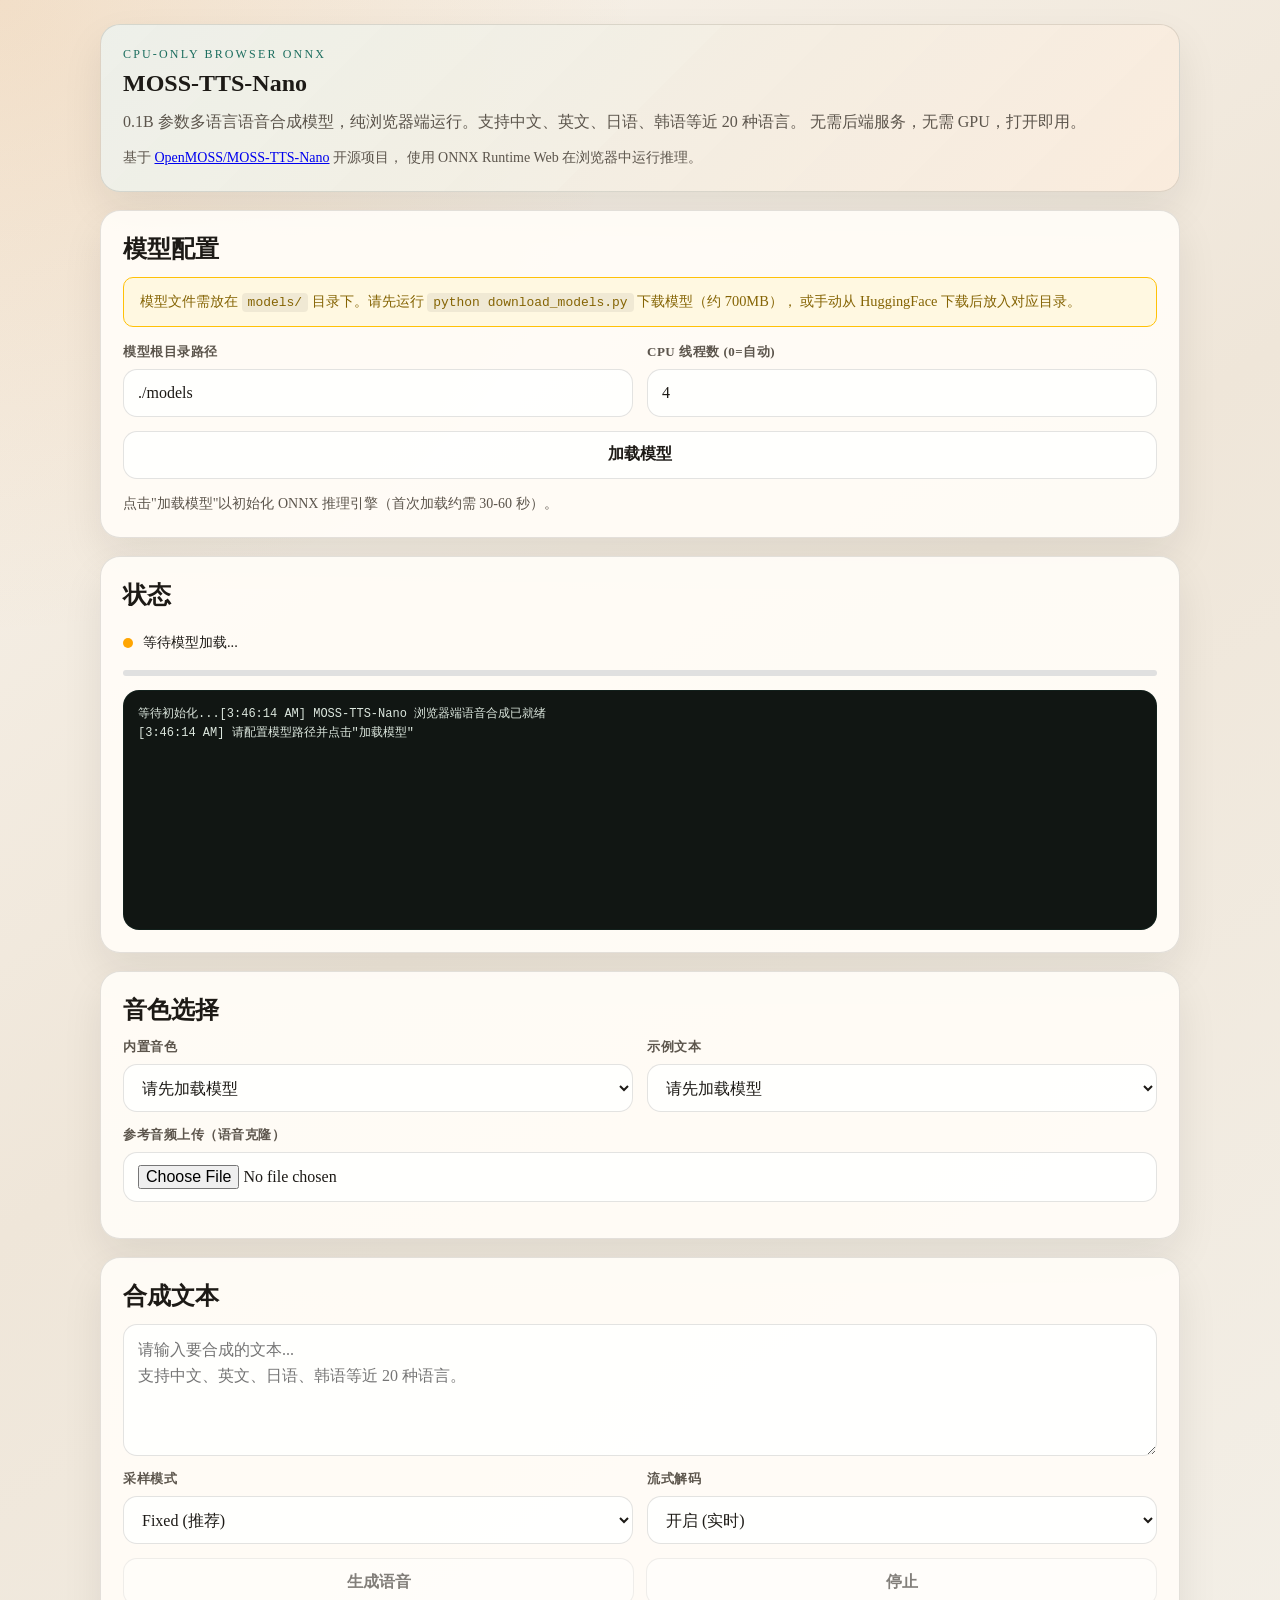
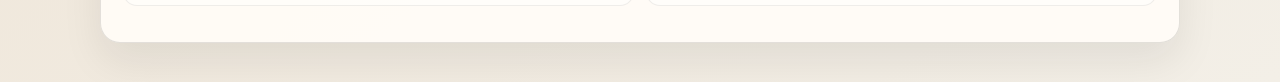
==== moss-tts-nano-web/index.html @ fb737bfc "feat: Deploy MOSS-TTS-Nano to GitHub Pages Co-authored-by: traeagent <traeagent@users.noreply.github" ====
<!DOCTYPE html>
<html lang="zh-CN">
<head>
  <meta charset="UTF-8">
  <meta name="viewport" content="width=device-width, initial-scale=1.0">
  <title>MOSS-TTS-Nano - 浏览器端语音合成</title>
  <link rel="stylesheet" href="css/style.css">
  <style>
    /* Additional styles for the standalone web app */
    .status-bar {
      display: flex;
      align-items: center;
      gap: 10px;
      padding: 10px 0;
      font-size: 0.9em;
    }
    .status-dot {
      width: 10px; height: 10px;
      border-radius: 50%;
      background: #ccc;
      flex-shrink: 0;
    }
    .status-dot.ready { background: #2ed573; }
    .status-dot.loading { background: #ffa502; animation: pulse 1s infinite; }
    .status-dot.error { background: #ff4757; }
    .status-dot.generating { background: #667eea; animation: pulse 0.5s infinite; }
    @keyframes pulse {
      0%, 100% { opacity: 1; }
      50% { opacity: 0.4; }
    }
    .progress-bar {
      width: 100%; height: 6px;
      background: #e0e0e0;
      border-radius: 3px;
      overflow: hidden;
      margin: 8px 0;
    }
    .progress-fill {
      height: 100%;
      background: linear-gradient(135deg, #1c6e5f, #d68229);
      border-radius: 3px;
      transition: width 0.3s;
      width: 0%;
    }
    .model-hint {
      background: #fff8e1;
      border: 1px solid #ffc107;
      border-radius: 10px;
      padding: 12px 16px;
      font-size: 0.9em;
      color: #856404;
      margin-bottom: 16px;
      line-height: 1.6;
    }
    .model-hint code {
      background: rgba(0,0,0,0.06);
      padding: 2px 6px;
      border-radius: 4px;
      font-size: 0.9em;
    }
    #audio-panel audio {
      width: 100%;
      margin-top: 8px;
    }
  </style>
</head>
<body>
  <main class="layout">
    <!-- Hero -->
    <section class="panel hero">
      <p class="eyebrow">CPU-only Browser ONNX</p>
      <h1>MOSS-TTS-Nano</h1>
      <p class="lead">
        0.1B 参数多语言语音合成模型，纯浏览器端运行。支持中文、英文、日语、韩语等近 20 种语言。
        无需后端服务，无需 GPU，打开即用。
      </p>
      <p class="meta">
        基于 <a href="https://github.com/OpenMOSS/MOSS-TTS-Nano" target="_blank">OpenMOSS/MOSS-TTS-Nano</a> 开源项目，
        使用 ONNX Runtime Web 在浏览器中运行推理。
      </p>
    </section>

    <!-- Model Setup -->
    <section class="panel">
      <h2>模型配置</h2>
      <div class="model-hint">
        模型文件需放在 <code>models/</code> 目录下。请先运行 <code>python download_models.py</code> 下载模型（约 700MB），
        或手动从 HuggingFace 下载后放入对应目录。
      </div>
      <div class="grid two-up">
        <label class="field">
          <span>模型根目录路径</span>
          <input id="model-path" type="text" value="./models" placeholder="./models">
        </label>
        <label class="field">
          <span>CPU 线程数 (0=自动)</span>
          <input id="cpu-threads" type="number" min="0" max="16" value="4" step="1">
        </label>
      </div>
      <div class="actions">
        <button id="btn-load-model" type="button" disabled>加载模型</button>
      </div>
      <p class="meta">点击"加载模型"以初始化 ONNX 推理引擎（首次加载约需 30-60 秒）。</p>
    </section>

    <!-- Status -->
    <section class="panel">
      <h2>状态</h2>
      <div class="status-bar">
        <div id="status-dot" class="status-dot"></div>
        <span id="status-text">等待模型加载...</span>
      </div>
      <div class="progress-bar"><div id="progress-fill" class="progress-fill"></div></div>
      <pre id="log-output" class="log-output">等待初始化...</pre>
    </section>

    <!-- Voice Selection -->
    <section class="panel">
      <h2>音色选择</h2>
      <div class="grid two-up">
        <label class="field">
          <span>内置音色</span>
          <select id="voice-select">
            <option value="">请先加载模型</option>
          </select>
        </label>
        <label class="field">
          <span>示例文本</span>
          <select id="sample-select">
            <option value="">请先加载模型</option>
          </select>
        </label>
      </div>
      <label class="field">
        <span>参考音频上传（语音克隆）</span>
        <input id="voice-file" type="file" accept=".wav,.mp3,.flac,.ogg,.m4a,audio/*">
      </label>
    </section>

    <!-- Text Input -->
    <section class="panel">
      <h2>合成文本</h2>
      <label class="field">
        <textarea id="tts-text" rows="4" placeholder="请输入要合成的文本...&#10;支持中文、英文、日语、韩语等近 20 种语言。"></textarea>
      </label>
      <div class="grid two-up">
        <label class="field">
          <span>采样模式</span>
          <select id="sample-mode">
            <option value="fixed">Fixed (推荐)</option>
            <option value="full">Full</option>
          </select>
        </label>
        <label class="field">
          <span>流式解码</span>
          <select id="streaming">
            <option value="true">开启 (实时)</option>
            <option value="false">关闭 (完整)</option>
          </select>
        </label>
      </div>
      <div class="actions">
        <button id="btn-generate" type="button" disabled>生成语音</button>
        <button id="btn-stop" type="button" disabled>停止</button>
      </div>
    </section>

    <!-- Audio Player -->
    <section class="panel" id="audio-panel" style="display:none;">
      <h2>音频播放</h2>
      <audio id="audio-player" controls></audio>
    </section>
  </main>

  <script type="module" src="js/app.js"></script>
</body>
</html>
---- moss-tts-nano-web/css/style.css ----
:root {
  --bg: #f4efe7;
  --panel: rgba(255, 252, 247, 0.94);
  --ink: #1d1a16;
  --muted: #5c554c;
  --accent: #1c6e5f;
  --accent-2: #d68229;
  --border: rgba(29, 26, 22, 0.12);
  --shadow: 0 18px 40px rgba(29, 26, 22, 0.08);
}

* {
  box-sizing: border-box;
}

body {
  margin: 0;
  min-height: 100vh;
  font-family: Georgia, "Times New Roman", serif;
  color: var(--ink);
  background:
    radial-gradient(circle at top left, rgba(214, 130, 41, 0.18), transparent 30%),
    linear-gradient(145deg, #f8f3eb 0%, #efe6d9 48%, #f3efe7 100%);
}

.layout {
  width: min(1080px, calc(100% - 32px));
  margin: 24px auto 40px;
  display: grid;
  gap: 18px;
}

.panel {
  padding: 22px;
  border: 1px solid var(--border);
  border-radius: 20px;
  background: var(--panel);
  box-shadow: var(--shadow);
}

.hero {
  background:
    linear-gradient(135deg, rgba(28, 110, 95, 0.08), rgba(214, 130, 41, 0.12)),
    var(--panel);
}

.eyebrow {
  margin: 0 0 8px;
  font-size: 12px;
  letter-spacing: 0.18em;
  text-transform: uppercase;
  color: var(--accent);
}

h1,
h2 {
  margin: 0 0 12px;
}

.lead,
.meta {
  margin: 0;
  color: var(--muted);
  line-height: 1.6;
}

.meta {
  margin-top: 12px;
  font-size: 14px;
}

.grid {
  display: grid;
  gap: 14px;
}

.two-up {
  grid-template-columns: repeat(2, minmax(0, 1fr));
}

.field {
  display: grid;
  gap: 8px;
  margin-bottom: 14px;
}

.field.wide {
  grid-column: 1 / -1;
}

.field span,
.field-label {
  font-size: 13px;
  font-weight: 700;
  letter-spacing: 0.04em;
  text-transform: uppercase;
  color: var(--muted);
}

input,
select,
textarea,
button,
.readonly {
  width: 100%;
  border-radius: 14px;
  border: 1px solid var(--border);
  background: rgba(255, 255, 255, 0.82);
  color: var(--ink);
  font: inherit;
}

input,
select,
textarea,
.readonly {
  min-height: 48px;
  padding: 12px 14px;
}

textarea {
  min-height: 132px;
  resize: vertical;
  line-height: 1.6;
}

button {
  min-height: 48px;
  padding: 12px 16px;
  font-weight: 700;
  cursor: pointer;
  transition: transform 0.18s ease, border-color 0.18s ease, background-color 0.18s ease;
}

button:hover:not(:disabled) {
  transform: translateY(-1px);
  border-color: rgba(28, 110, 95, 0.42);
}

button:disabled {
  cursor: not-allowed;
  opacity: 0.55;
}

.actions {
  display: flex;
  flex-wrap: wrap;
  gap: 12px;
  margin-bottom: 14px;
}

.actions button {
  flex: 1 1 220px;
}

.checkbox-label {
  display: inline-flex;
  align-items: center;
  gap: 8px;
  margin: 0;
  color: var(--ink);
  font-weight: 700;
  letter-spacing: 0.04em;
  text-transform: uppercase;
}

.checkbox-label input[type="checkbox"] {
  width: 16px;
  height: 16px;
}

.checkbox-field {
  align-content: start;
}

.checkbox-card {
  width: 100%;
  min-height: 48px;
  padding: 12px 14px;
  border: 1px solid var(--border);
  border-radius: 14px;
  background: rgba(255, 255, 255, 0.82);
}

.readonly {
  display: flex;
  align-items: center;
  min-height: 52px;
}

.log-output {
  min-height: 240px;
  margin: 14px 0 0;
  padding: 14px;
  overflow: auto;
  border-radius: 16px;
  border: 1px solid rgba(28, 110, 95, 0.12);
  background: #111613;
  color: #dce7de;
  font-family: "Cascadia Code", Consolas, monospace;
  font-size: 12px;
  line-height: 1.6;
}

code {
  font-family: "Cascadia Code", Consolas, monospace;
  font-size: 0.94em;
}

@media (max-width: 720px) {
  .layout {
    width: min(100%, calc(100% - 20px));
    margin-top: 16px;
  }

  .panel {
    padding: 18px;
  }

  .two-up {
    grid-template-columns: 1fr;
  }
}
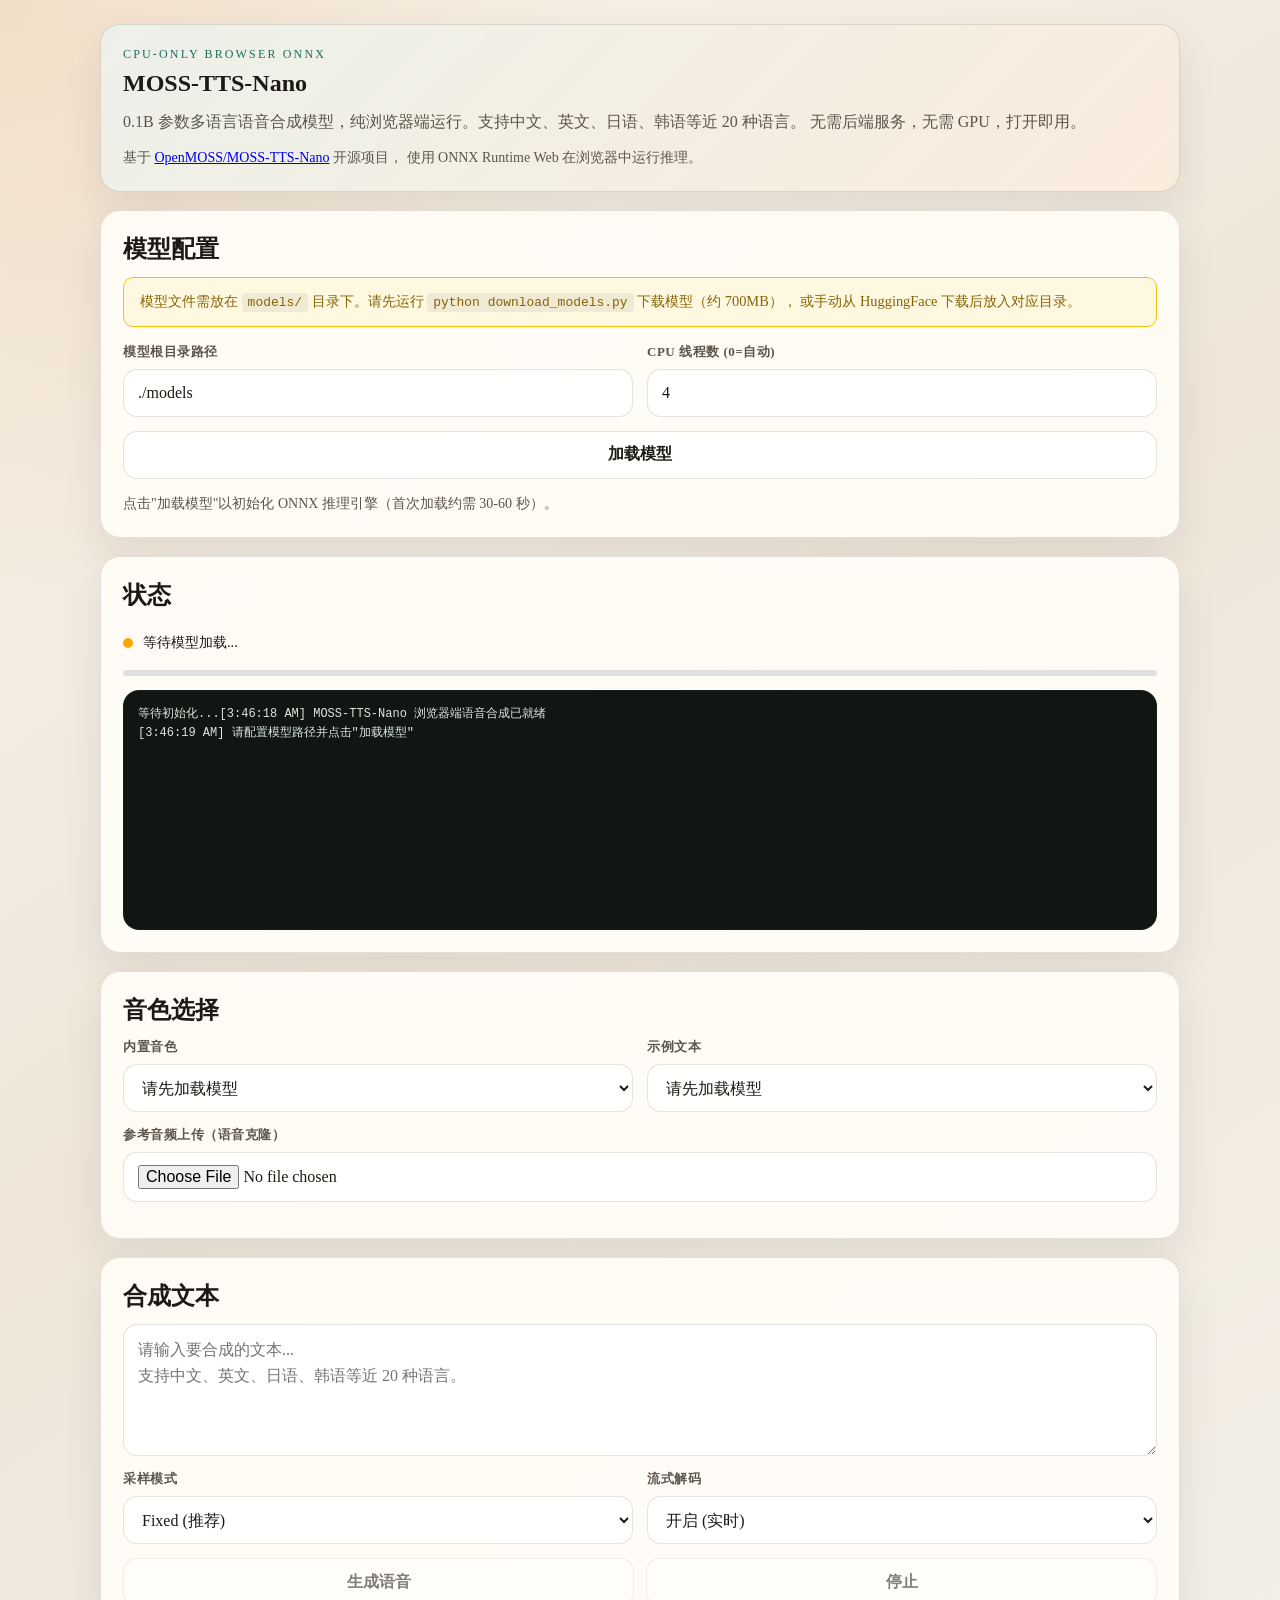
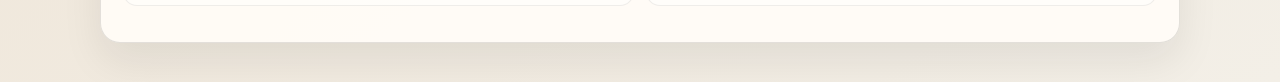
==== commit dc464934: "feat: Deploy MOSS-TTS-Nano to GitHub Pages Co-authored-by: traeagent <traeagent@users.noreply.github" ====
--- a/moss-tts-nano-web/index.html
+++ b/moss-tts-nano-web/index.html
@@ -5,6 +5,27 @@
   <meta name="viewport" content="width=device-width, initial-scale=1.0">
   <title>MOSS-TTS-Nano - 浏览器端语音合成</title>
   <link rel="stylesheet" href="css/style.css">
+  <!-- COI Service Worker: enables SharedArrayBuffer on GitHub Pages -->
+  <script>
+  (function() {
+    if (window.crossOriginIsolated) return;
+    if (!navigator.serviceWorker) return;
+    var RELOAD_KEY = 'coi-sw-reloaded';
+    if (sessionStorage.getItem(RELOAD_KEY)) {
+      sessionStorage.removeItem(RELOAD_KEY);
+      console.log('[COI] Service worker active, page reloaded with crossOriginIsolated');
+      return;
+    }
+    navigator.serviceWorker.register('./sw.js').then(function(reg) {
+      console.log('[COI] Service worker registered. Reloading page...');
+      sessionStorage.setItem(RELOAD_KEY, '1');
+      setTimeout(function() { location.reload(); }, 200);
+    }).catch(function(err) {
+      console.warn('[COI] Service worker registration failed:', err);
+      console.warn('[COI] ONNX Runtime will run in single-threaded mode (slower)');
+    });
+  })();
+  </script>
   <style>
     /* Additional styles for the standalone web app */
     .status-bar {
